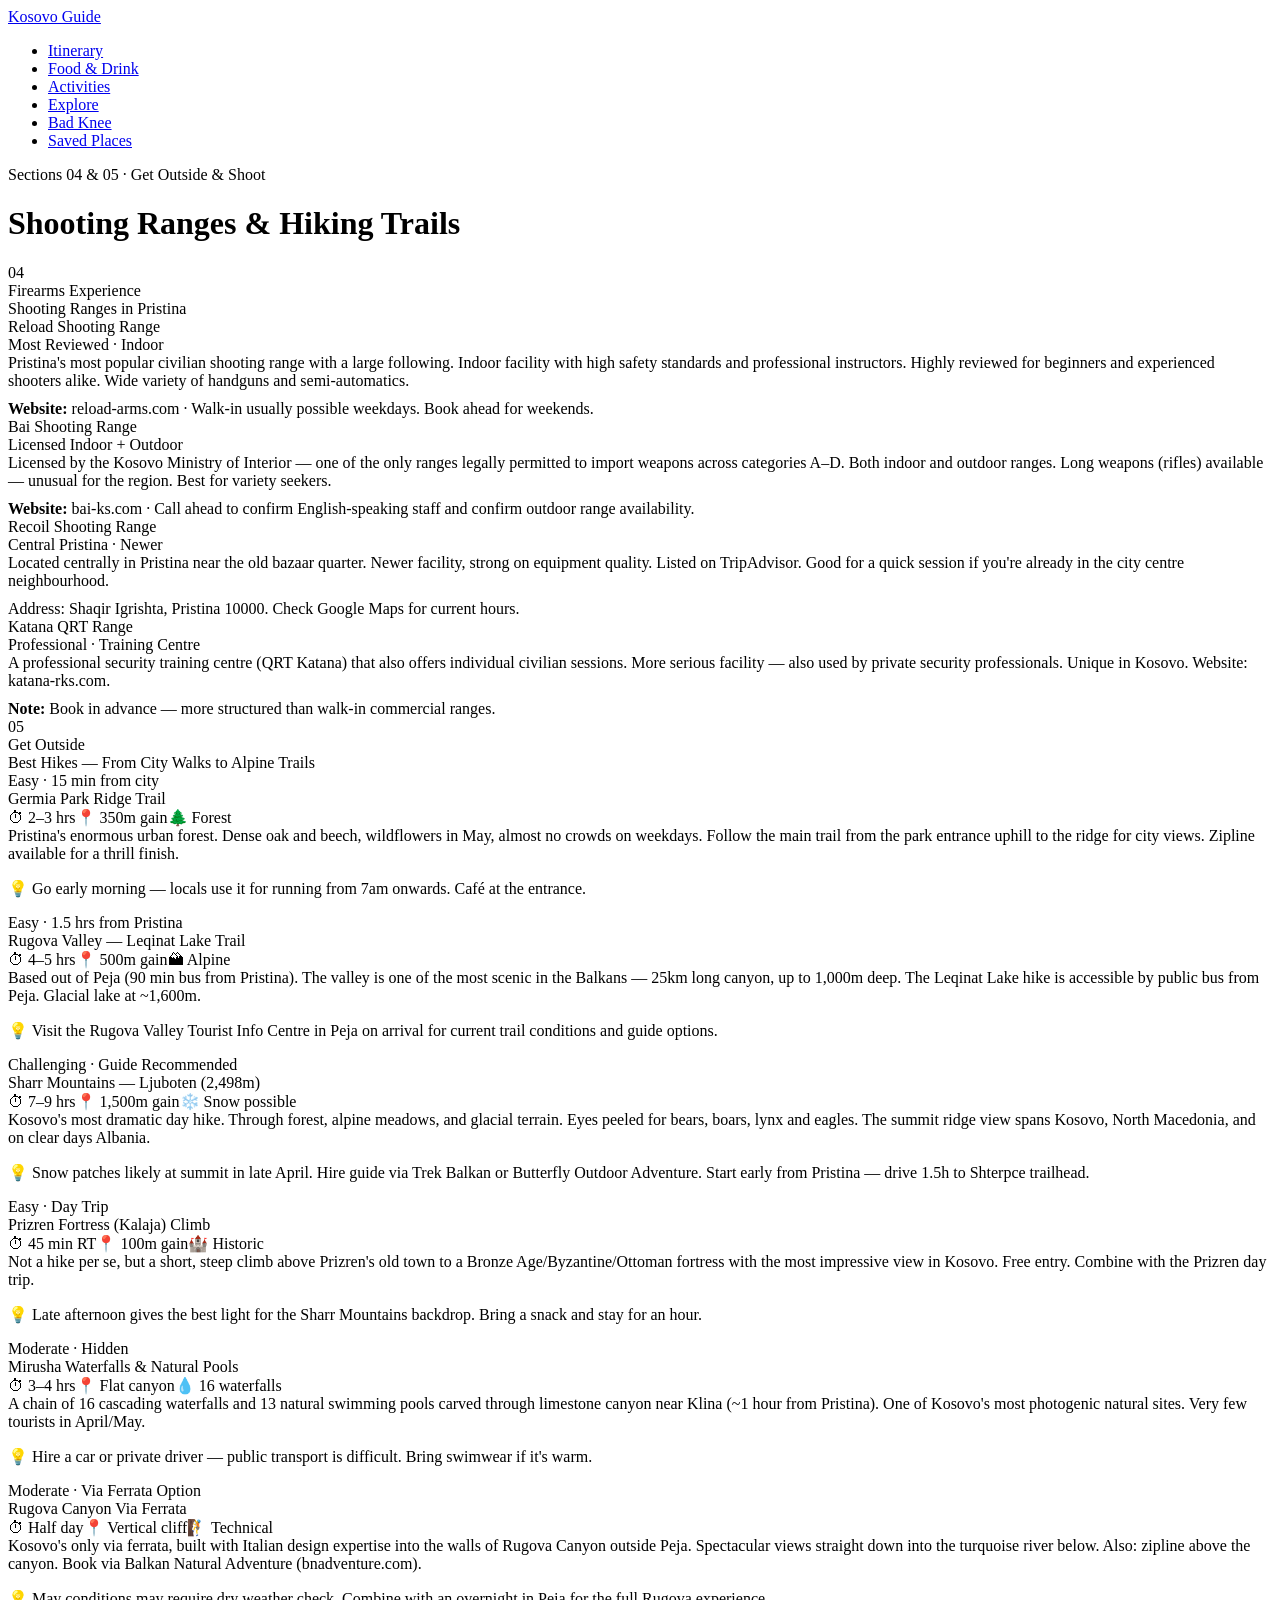
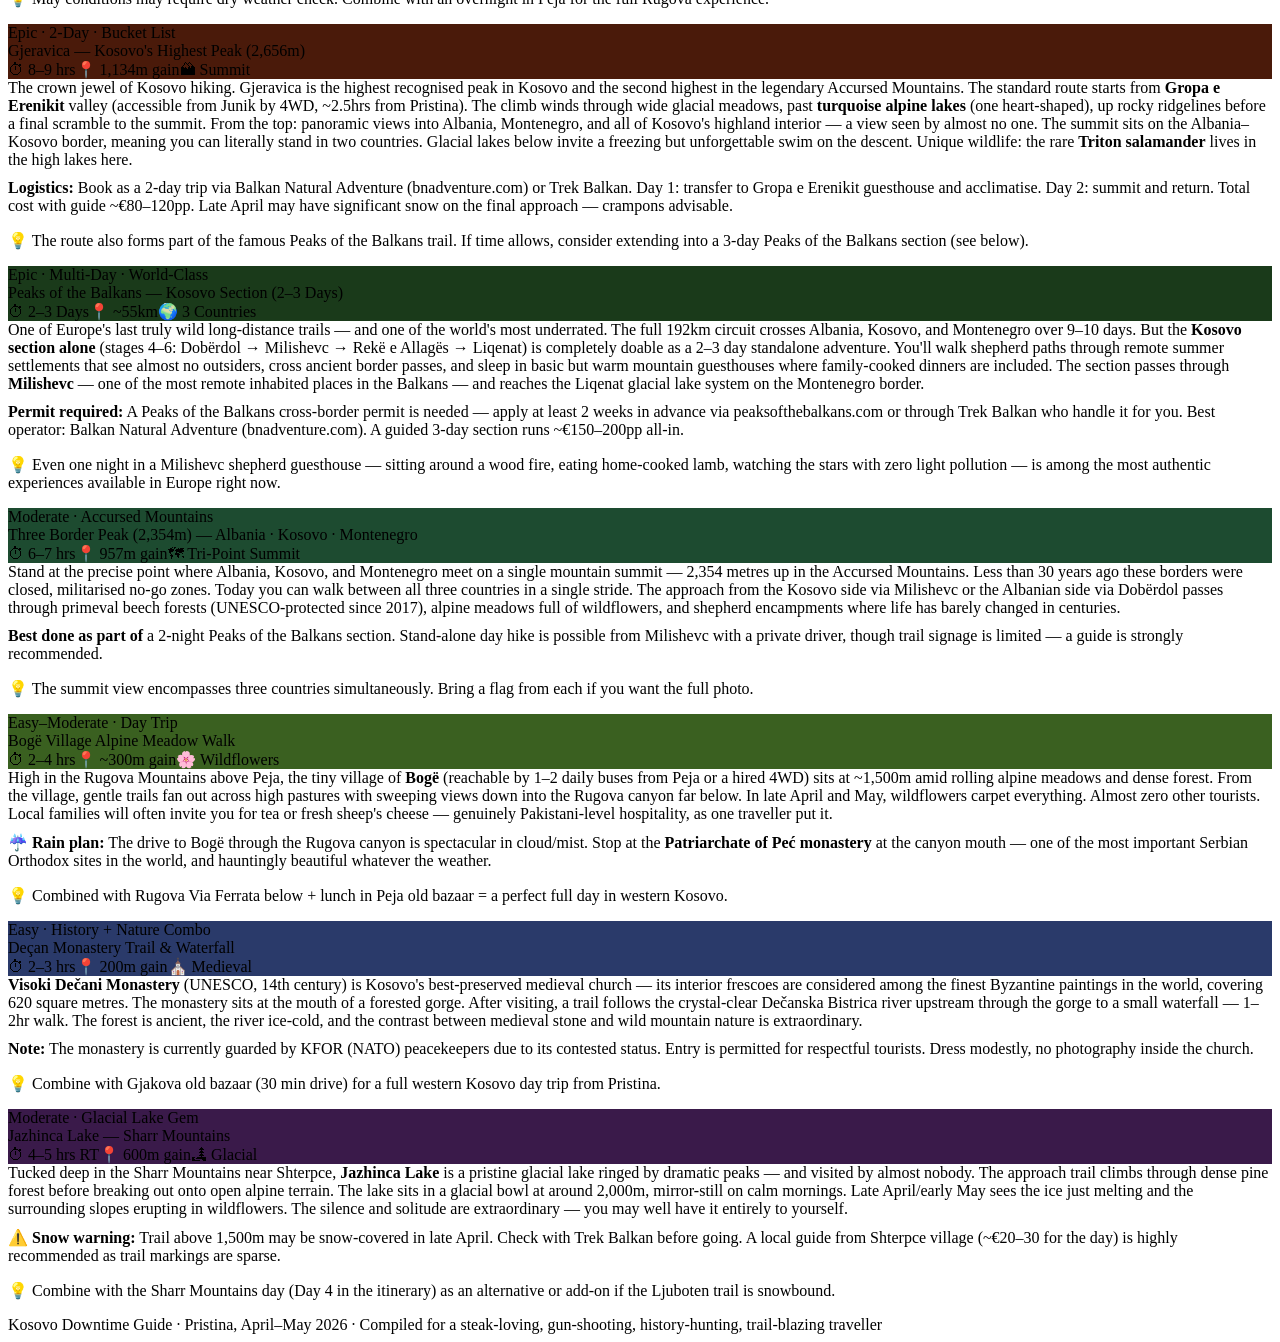
==== kos-trip/activities.html @ 869a8394 "Add files via upload" ====
<!DOCTYPE html>
<html lang="en">
<head>
  <meta charset="UTF-8">
  <meta name="viewport" content="width=device-width, initial-scale=1.0">
  <title>Activities — Kosovo Downtime Guide</title>
  <link href="https://fonts.googleapis.com/css2?family=Playfair+Display:wght@400;700;900&family=IBM+Plex+Mono:wght@400;600&family=Lato:wght@300;400;700&display=swap" rel="stylesheet">
  <link rel="stylesheet" href="css/style.css">
</head>
<body>

<nav class="site-nav" aria-label="Site navigation">
  <div class="site-nav-inner">
    <a href="index.html" class="nav-brand">Kosovo Guide</a>
    <ul class="nav-links">
      <li><a href="itinerary.html">Itinerary</a></li>
      <li><a href="food.html">Food &amp; Drink</a></li>
      <li><a href="activities.html" class="active">Activities</a></li>
      <li><a href="explore.html">Explore</a></li>
      <li><a href="contingency.html">Bad Knee</a></li>
      <li><a href="saved-places.html">Saved Places</a></li>
    </ul>
  </div>
</nav>

<header class="page-hero">
  <div class="page-hero-inner">
    <p class="page-hero-eyebrow">Sections 04 &amp; 05 · Get Outside &amp; Shoot</p>
    <h1>Shooting Ranges &amp; Hiking Trails</h1>
  </div>
</header>

<main>
<div class="container">

<!-- ══════════════════════════════════════
     SECTION 4: SHOOTING RANGES
══════════════════════════════════════ -->
<div class="section-head">
  <div class="section-number">04</div>
  <div class="section-text">
    <div class="section-tag">Firearms Experience</div>
    <div class="section-title">Shooting Ranges in Pristina</div>
  </div>
</div>

<div class="gun-grid">
  <div class="gun-card">
    <div class="gun-name">Reload Shooting Range</div>
    <div class="gun-sub">Most Reviewed · Indoor</div>
    <div class="gun-body">
      Pristina's most popular civilian shooting range with a large following. Indoor facility with high safety standards and professional instructors. Highly reviewed for beginners and experienced shooters alike. Wide variety of handguns and semi-automatics.
      <div class="callout callout-tip" style="margin-top:10px"><strong>Website:</strong> reload-arms.com · Walk-in usually possible weekdays. Book ahead for weekends.</div>
    </div>
  </div>
  <div class="gun-card">
    <div class="gun-name">Bai Shooting Range</div>
    <div class="gun-sub">Licensed Indoor + Outdoor</div>
    <div class="gun-body">
      Licensed by the Kosovo Ministry of Interior — one of the only ranges legally permitted to import weapons across categories A–D. Both indoor and outdoor ranges. Long weapons (rifles) available — unusual for the region. Best for variety seekers.
      <div class="callout callout-tip" style="margin-top:10px"><strong>Website:</strong> bai-ks.com · Call ahead to confirm English-speaking staff and confirm outdoor range availability.</div>
    </div>
  </div>
  <div class="gun-card">
    <div class="gun-name">Recoil Shooting Range</div>
    <div class="gun-sub">Central Pristina · Newer</div>
    <div class="gun-body">
      Located centrally in Pristina near the old bazaar quarter. Newer facility, strong on equipment quality. Listed on TripAdvisor. Good for a quick session if you're already in the city centre neighbourhood.
      <div class="callout callout-tip" style="margin-top:10px">Address: Shaqir Igrishta, Pristina 10000. Check Google Maps for current hours.</div>
    </div>
  </div>
  <div class="gun-card">
    <div class="gun-name">Katana QRT Range</div>
    <div class="gun-sub">Professional · Training Centre</div>
    <div class="gun-body">
      A professional security training centre (QRT Katana) that also offers individual civilian sessions. More serious facility — also used by private security professionals. Unique in Kosovo. Website: katana-rks.com.
      <div class="callout callout-warn" style="margin-top:10px"><strong>Note:</strong> Book in advance — more structured than walk-in commercial ranges.</div>
    </div>
  </div>
</div>


<!-- ══════════════════════════════════════
     SECTION 5: HIKES
══════════════════════════════════════ -->
<div class="section-head">
  <div class="section-number">05</div>
  <div class="section-text">
    <div class="section-tag">Get Outside</div>
    <div class="section-title">Best Hikes — From City Walks to Alpine Trails</div>
  </div>
</div>

<div class="hike-grid">
  <div class="hike-card">
    <div class="hike-header">
      <div class="hike-diff">Easy · 15 min from city</div>
      <div class="hike-name">Germia Park Ridge Trail</div>
      <div class="hike-stats"><span>⏱ 2–3 hrs</span><span>📍 350m gain</span><span>🌲 Forest</span></div>
    </div>
    <div class="hike-body">
      Pristina's enormous urban forest. Dense oak and beech, wildflowers in May, almost no crowds on weekdays. Follow the main trail from the park entrance uphill to the ridge for city views. Zipline available for a thrill finish.
      <p class="hike-tip">💡 Go early morning — locals use it for running from 7am onwards. Café at the entrance.</p>
    </div>
  </div>

  <div class="hike-card">
    <div class="hike-header">
      <div class="hike-diff">Easy · 1.5 hrs from Pristina</div>
      <div class="hike-name">Rugova Valley — Leqinat Lake Trail</div>
      <div class="hike-stats"><span>⏱ 4–5 hrs</span><span>📍 500m gain</span><span>🏔 Alpine</span></div>
    </div>
    <div class="hike-body">
      Based out of Peja (90 min bus from Pristina). The valley is one of the most scenic in the Balkans — 25km long canyon, up to 1,000m deep. The Leqinat Lake hike is accessible by public bus from Peja. Glacial lake at ~1,600m.
      <p class="hike-tip">💡 Visit the Rugova Valley Tourist Info Centre in Peja on arrival for current trail conditions and guide options.</p>
    </div>
  </div>

  <div class="hike-card">
    <div class="hike-header">
      <div class="hike-diff">Challenging · Guide Recommended</div>
      <div class="hike-name">Sharr Mountains — Ljuboten (2,498m)</div>
      <div class="hike-stats"><span>⏱ 7–9 hrs</span><span>📍 1,500m gain</span><span>❄️ Snow possible</span></div>
    </div>
    <div class="hike-body">
      Kosovo's most dramatic day hike. Through forest, alpine meadows, and glacial terrain. Eyes peeled for bears, boars, lynx and eagles. The summit ridge view spans Kosovo, North Macedonia, and on clear days Albania.
      <p class="hike-tip">💡 Snow patches likely at summit in late April. Hire guide via Trek Balkan or Butterfly Outdoor Adventure. Start early from Pristina — drive 1.5h to Shterpce trailhead.</p>
    </div>
  </div>

  <div class="hike-card">
    <div class="hike-header">
      <div class="hike-diff">Easy · Day Trip</div>
      <div class="hike-name">Prizren Fortress (Kalaja) Climb</div>
      <div class="hike-stats"><span>⏱ 45 min RT</span><span>📍 100m gain</span><span>🏰 Historic</span></div>
    </div>
    <div class="hike-body">
      Not a hike per se, but a short, steep climb above Prizren's old town to a Bronze Age/Byzantine/Ottoman fortress with the most impressive view in Kosovo. Free entry. Combine with the Prizren day trip.
      <p class="hike-tip">💡 Late afternoon gives the best light for the Sharr Mountains backdrop. Bring a snack and stay for an hour.</p>
    </div>
  </div>

  <div class="hike-card">
    <div class="hike-header">
      <div class="hike-diff">Moderate · Hidden</div>
      <div class="hike-name">Mirusha Waterfalls & Natural Pools</div>
      <div class="hike-stats"><span>⏱ 3–4 hrs</span><span>📍 Flat canyon</span><span>💧 16 waterfalls</span></div>
    </div>
    <div class="hike-body">
      A chain of 16 cascading waterfalls and 13 natural swimming pools carved through limestone canyon near Klina (~1 hour from Pristina). One of Kosovo's most photogenic natural sites. Very few tourists in April/May.
      <p class="hike-tip">💡 Hire a car or private driver — public transport is difficult. Bring swimwear if it's warm.</p>
    </div>
  </div>

  <div class="hike-card">
    <div class="hike-header">
      <div class="hike-diff">Moderate · Via Ferrata Option</div>
      <div class="hike-name">Rugova Canyon Via Ferrata</div>
      <div class="hike-stats"><span>⏱ Half day</span><span>📍 Vertical cliff</span><span>🧗 Technical</span></div>
    </div>
    <div class="hike-body">
      Kosovo's only via ferrata, built with Italian design expertise into the walls of Rugova Canyon outside Peja. Spectacular views straight down into the turquoise river below. Also: zipline above the canyon. Book via Balkan Natural Adventure (bnadventure.com).
      <p class="hike-tip">💡 May conditions may require dry weather check. Combine with an overnight in Peja for the full Rugova experience.</p>
    </div>
  </div>

  <div class="hike-card">
    <div class="hike-header" style="background: #4a1a0a;">
      <div class="hike-diff">Epic · 2-Day · Bucket List</div>
      <div class="hike-name">Gjeravica — Kosovo's Highest Peak (2,656m)</div>
      <div class="hike-stats"><span>⏱ 8–9 hrs</span><span>📍 1,134m gain</span><span>🏔 Summit</span></div>
    </div>
    <div class="hike-body">
      The crown jewel of Kosovo hiking. Gjeravica is the highest recognised peak in Kosovo and the second highest in the legendary Accursed Mountains. The standard route starts from <strong>Gropa e Erenikit</strong> valley (accessible from Junik by 4WD, ~2.5hrs from Pristina). The climb winds through wide glacial meadows, past <strong>turquoise alpine lakes</strong> (one heart-shaped), up rocky ridgelines before a final scramble to the summit. From the top: panoramic views into Albania, Montenegro, and all of Kosovo's highland interior — a view seen by almost no one. The summit sits on the Albania–Kosovo border, meaning you can literally stand in two countries. Glacial lakes below invite a freezing but unforgettable swim on the descent. Unique wildlife: the rare <strong>Triton salamander</strong> lives in the high lakes here.
      <div class="callout callout-tip" style="margin-top:10px"><strong>Logistics:</strong> Book as a 2-day trip via Balkan Natural Adventure (bnadventure.com) or Trek Balkan. Day 1: transfer to Gropa e Erenikit guesthouse and acclimatise. Day 2: summit and return. Total cost with guide ~€80–120pp. Late April may have significant snow on the final approach — crampons advisable.</div>
      <p class="hike-tip">💡 The route also forms part of the famous Peaks of the Balkans trail. If time allows, consider extending into a 3-day Peaks of the Balkans section (see below).</p>
    </div>
  </div>

  <div class="hike-card">
    <div class="hike-header" style="background: #1a3a1a;">
      <div class="hike-diff">Epic · Multi-Day · World-Class</div>
      <div class="hike-name">Peaks of the Balkans — Kosovo Section (2–3 Days)</div>
      <div class="hike-stats"><span>⏱ 2–3 Days</span><span>📍 ~55km</span><span>🌍 3 Countries</span></div>
    </div>
    <div class="hike-body">
      One of Europe's last truly wild long-distance trails — and one of the world's most underrated. The full 192km circuit crosses Albania, Kosovo, and Montenegro over 9–10 days. But the <strong>Kosovo section alone</strong> (stages 4–6: Dobërdol → Milishevc → Rekë e Allagës → Liqenat) is completely doable as a 2–3 day standalone adventure. You'll walk shepherd paths through remote summer settlements that see almost no outsiders, cross ancient border passes, and sleep in basic but warm mountain guesthouses where family-cooked dinners are included. The section passes through <strong>Milishevc</strong> — one of the most remote inhabited places in the Balkans — and reaches the Liqenat glacial lake system on the Montenegro border.
      <div class="callout callout-tip" style="margin-top:10px"><strong>Permit required:</strong> A Peaks of the Balkans cross-border permit is needed — apply at least 2 weeks in advance via peaksofthebalkans.com or through Trek Balkan who handle it for you. Best operator: Balkan Natural Adventure (bnadventure.com). A guided 3-day section runs ~€150–200pp all-in.</div>
      <p class="hike-tip">💡 Even one night in a Milishevc shepherd guesthouse — sitting around a wood fire, eating home-cooked lamb, watching the stars with zero light pollution — is among the most authentic experiences available in Europe right now.</p>
    </div>
  </div>

  <div class="hike-card">
    <div class="hike-header" style="background: #1d4b30;">
      <div class="hike-diff">Moderate · Accursed Mountains</div>
      <div class="hike-name">Three Border Peak (2,354m) — Albania · Kosovo · Montenegro</div>
      <div class="hike-stats"><span>⏱ 6–7 hrs</span><span>📍 957m gain</span><span>🗺 Tri-Point Summit</span></div>
    </div>
    <div class="hike-body">
      Stand at the precise point where Albania, Kosovo, and Montenegro meet on a single mountain summit — 2,354 metres up in the Accursed Mountains. Less than 30 years ago these borders were closed, militarised no-go zones. Today you can walk between all three countries in a single stride. The approach from the Kosovo side via Milishevc or the Albanian side via Dobërdol passes through primeval beech forests (UNESCO-protected since 2017), alpine meadows full of wildflowers, and shepherd encampments where life has barely changed in centuries.
      <div class="callout callout-tip" style="margin-top:10px"><strong>Best done as part of</strong> a 2-night Peaks of the Balkans section. Stand-alone day hike is possible from Milishevc with a private driver, though trail signage is limited — a guide is strongly recommended.</div>
      <p class="hike-tip">💡 The summit view encompasses three countries simultaneously. Bring a flag from each if you want the full photo.</p>
    </div>
  </div>

  <div class="hike-card">
    <div class="hike-header" style="background: #3a6020;">
      <div class="hike-diff">Easy–Moderate · Day Trip</div>
      <div class="hike-name">Bogë Village Alpine Meadow Walk</div>
      <div class="hike-stats"><span>⏱ 2–4 hrs</span><span>📍 ~300m gain</span><span>🌸 Wildflowers</span></div>
    </div>
    <div class="hike-body">
      High in the Rugova Mountains above Peja, the tiny village of <strong>Bogë</strong> (reachable by 1–2 daily buses from Peja or a hired 4WD) sits at ~1,500m amid rolling alpine meadows and dense forest. From the village, gentle trails fan out across high pastures with sweeping views down into the Rugova canyon far below. In late April and May, wildflowers carpet everything. Almost zero other tourists. Local families will often invite you for tea or fresh sheep's cheese — genuinely Pakistani-level hospitality, as one traveller put it.
      <div class="callout callout-rain" style="margin-top:10px">☔ <strong>Rain plan:</strong> The drive to Bogë through the Rugova canyon is spectacular in cloud/mist. Stop at the <strong>Patriarchate of Peć monastery</strong> at the canyon mouth — one of the most important Serbian Orthodox sites in the world, and hauntingly beautiful whatever the weather.</div>
      <p class="hike-tip">💡 Combined with Rugova Via Ferrata below + lunch in Peja old bazaar = a perfect full day in western Kosovo.</p>
    </div>
  </div>

  <div class="hike-card">
    <div class="hike-header" style="background: #2a3a6a;">
      <div class="hike-diff">Easy · History + Nature Combo</div>
      <div class="hike-name">Deçan Monastery Trail & Waterfall</div>
      <div class="hike-stats"><span>⏱ 2–3 hrs</span><span>📍 200m gain</span><span>⛪ Medieval</span></div>
    </div>
    <div class="hike-body">
      <strong>Visoki Dečani Monastery</strong> (UNESCO, 14th century) is Kosovo's best-preserved medieval church — its interior frescoes are considered among the finest Byzantine paintings in the world, covering 620 square metres. The monastery sits at the mouth of a forested gorge. After visiting, a trail follows the crystal-clear Dečanska Bistrica river upstream through the gorge to a small waterfall — 1–2hr walk. The forest is ancient, the river ice-cold, and the contrast between medieval stone and wild mountain nature is extraordinary.
      <div class="callout callout-tip" style="margin-top:10px"><strong>Note:</strong> The monastery is currently guarded by KFOR (NATO) peacekeepers due to its contested status. Entry is permitted for respectful tourists. Dress modestly, no photography inside the church.</div>
      <p class="hike-tip">💡 Combine with Gjakova old bazaar (30 min drive) for a full western Kosovo day trip from Pristina.</p>
    </div>
  </div>

  <div class="hike-card">
    <div class="hike-header" style="background: #3a1a4a;">
      <div class="hike-diff">Moderate · Glacial Lake Gem</div>
      <div class="hike-name">Jazhinca Lake — Sharr Mountains</div>
      <div class="hike-stats"><span>⏱ 4–5 hrs RT</span><span>📍 600m gain</span><span>🏞 Glacial</span></div>
    </div>
    <div class="hike-body">
      Tucked deep in the Sharr Mountains near Shterpce, <strong>Jazhinca Lake</strong> is a pristine glacial lake ringed by dramatic peaks — and visited by almost nobody. The approach trail climbs through dense pine forest before breaking out onto open alpine terrain. The lake sits in a glacial bowl at around 2,000m, mirror-still on calm mornings. Late April/early May sees the ice just melting and the surrounding slopes erupting in wildflowers. The silence and solitude are extraordinary — you may well have it entirely to yourself.
      <div class="callout callout-warn" style="margin-top:10px"><strong>⚠️ Snow warning:</strong> Trail above 1,500m may be snow-covered in late April. Check with Trek Balkan before going. A local guide from Shterpce village (~€20–30 for the day) is highly recommended as trail markings are sparse.</div>
      <p class="hike-tip">💡 Combine with the Sharr Mountains day (Day 4 in the itinerary) as an alternative or add-on if the Ljuboten trail is snowbound.</p>
    </div>
  </div>

</div>
</div><!-- end container -->
</main>

<footer>Kosovo Downtime Guide · Pristina, April–May 2026 · Compiled for a steak-loving, gun-shooting, history-hunting, trail-blazing traveller</footer>
</body>
</html>
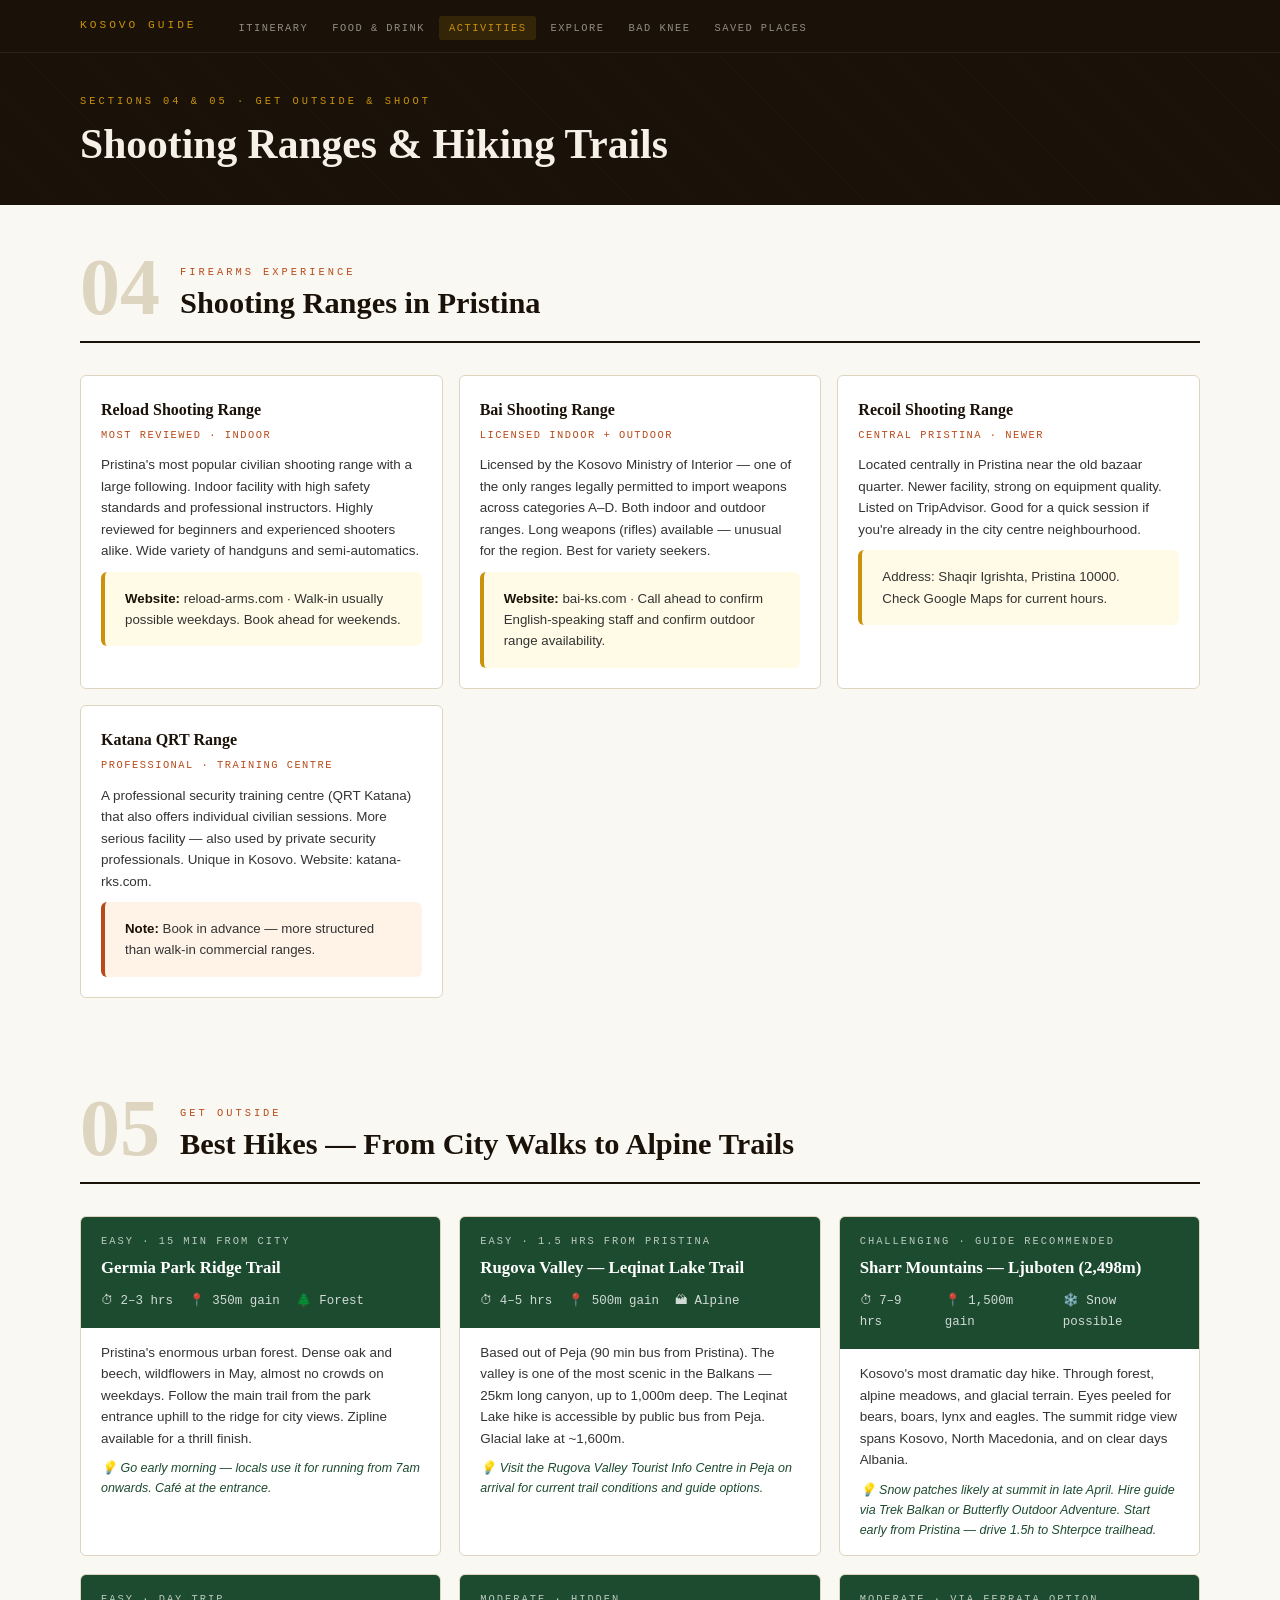
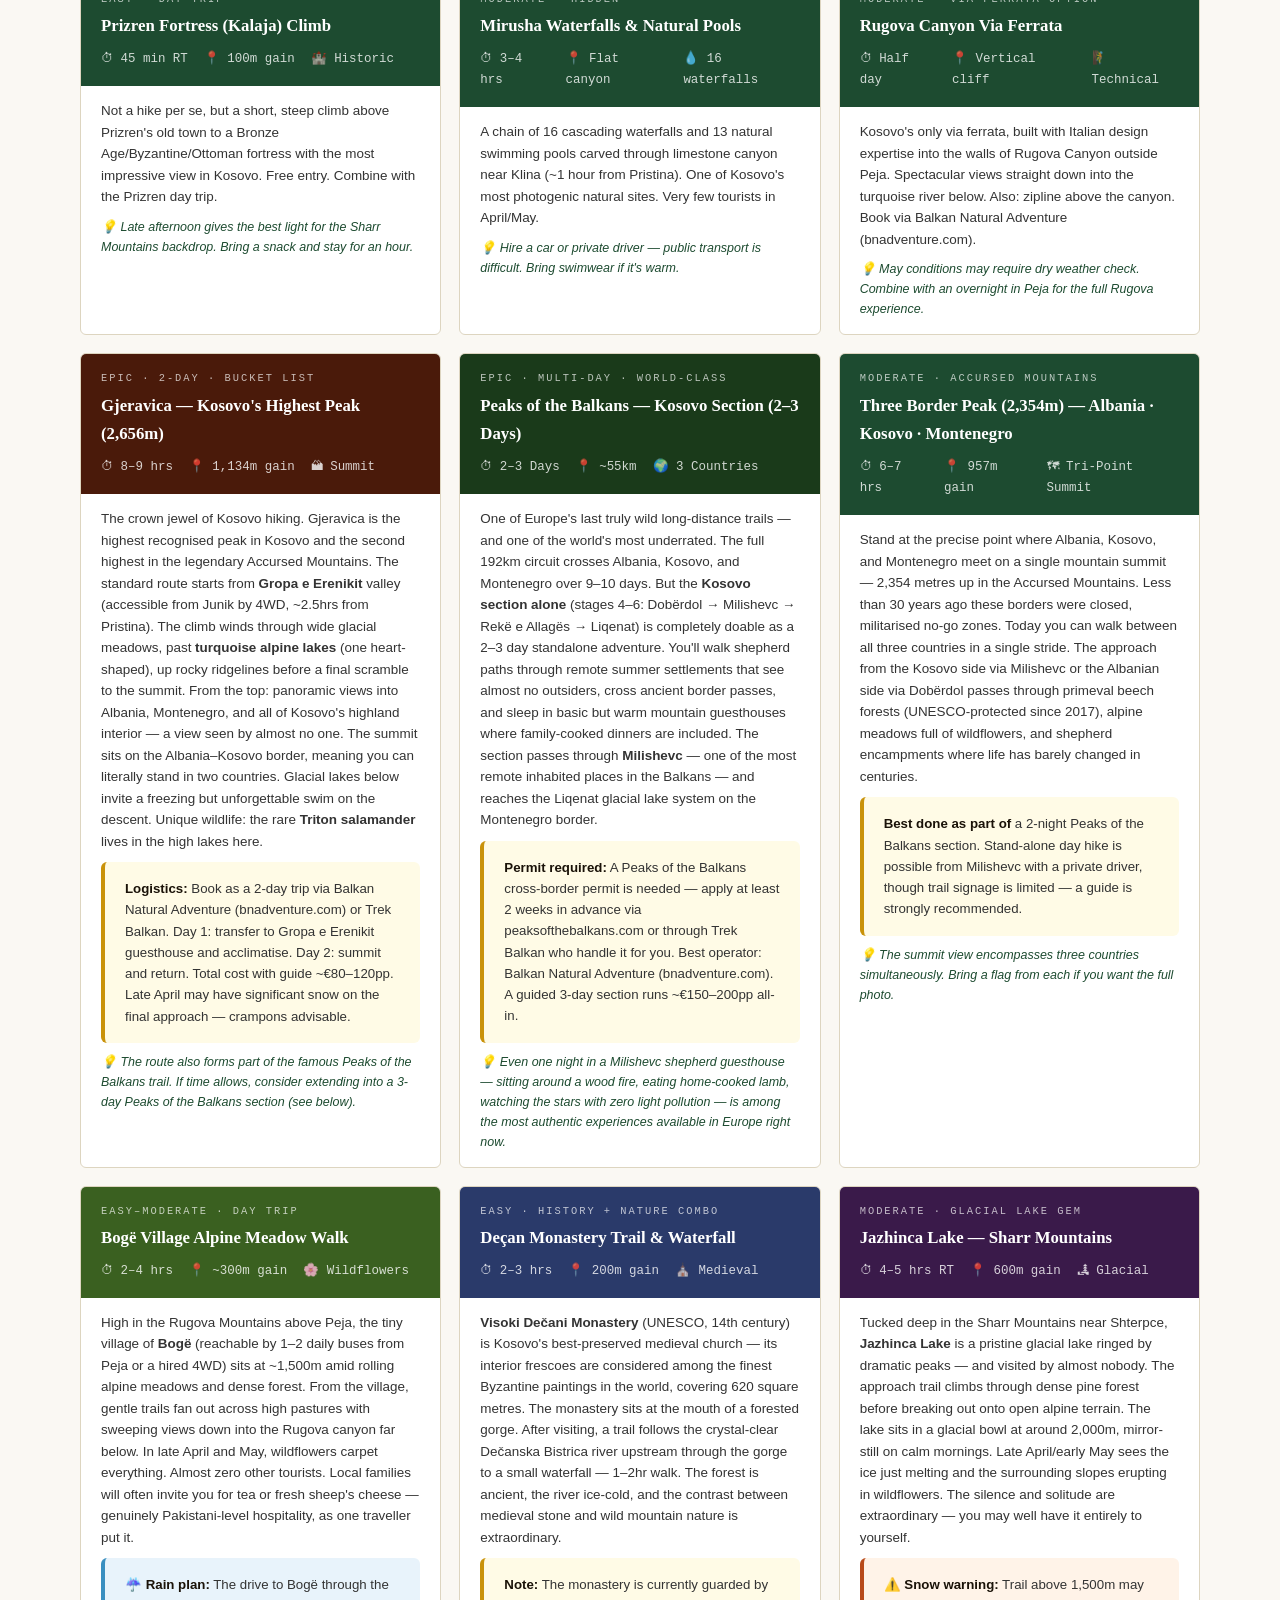
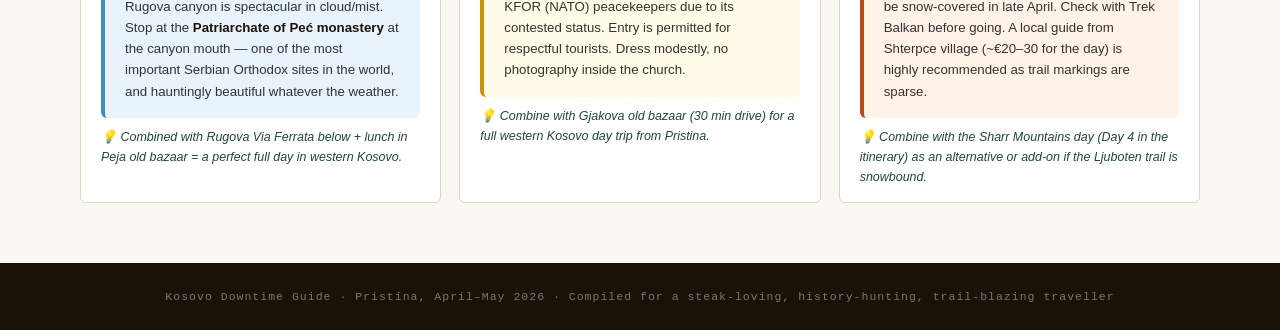
==== commit 952136e6: "guns removed from the footer" ====
--- a/kos-trip/activities.html
+++ b/kos-trip/activities.html
@@ -246,6 +246,6 @@
 </div><!-- end container -->
 </main>
 
-<footer>Kosovo Downtime Guide · Pristina, April–May 2026 · Compiled for a steak-loving, gun-shooting, history-hunting, trail-blazing traveller</footer>
+<footer>Kosovo Downtime Guide · Pristina, April–May 2026 · Compiled for a steak-loving, history-hunting, trail-blazing traveller</footer>
 </body>
 </html>
--- a/kos-trip/css/style.css
+++ b/kos-trip/css/style.css
@@ -0,0 +1,715 @@
+/* ════════════════════════════════════════════════════════════
+   Kosovo Downtime Guide — Global Stylesheet
+   Shared across all pages. Page-specific overrides live
+   in <style> blocks on each HTML file (kept minimal).
+   ════════════════════════════════════════════════════════════ */
+
+/* ─── CUSTOM PROPERTIES ─── */
+:root {
+  --ink:    #1a1208;
+  --cream:  #f5f0e8;
+  --gold:   #c9920a;
+  --rust:   #b84a1a;
+  --forest: #1d4b30;
+  --smoke:  #8a8070;
+  --pale:   #faf8f3;
+  --border: #ddd5c0;
+}
+
+/* ─── RESET ─── */
+*, *::before, *::after { box-sizing: border-box; margin: 0; padding: 0; }
+img { display: block; max-width: 100%; }
+
+/* ─── BASE ─── */
+body {
+  background: var(--pale);
+  color: var(--ink);
+  font-family: 'Lato', sans-serif;
+  font-weight: 300;
+  line-height: 1.7;
+}
+
+/* ─── SITE NAVIGATION ─── */
+.site-nav {
+  background: var(--ink);
+  position: sticky;
+  top: 0;
+  z-index: 100;
+  border-bottom: 1px solid rgba(255,255,255,0.07);
+}
+.site-nav-inner {
+  max-width: 1200px;
+  margin: 0 auto;
+  padding: 0 40px;
+  display: flex;
+  align-items: center;
+  gap: 32px;
+  height: 52px;
+}
+.nav-brand {
+  font-family: 'IBM Plex Mono', monospace;
+  font-size: 0.7rem;
+  letter-spacing: 3px;
+  text-transform: uppercase;
+  color: var(--gold);
+  text-decoration: none;
+  white-space: nowrap;
+  flex-shrink: 0;
+}
+.nav-links {
+  list-style: none;
+  display: flex;
+  align-items: center;
+  gap: 4px;
+  flex-wrap: wrap;
+  overflow: hidden;
+}
+.nav-links a {
+  font-family: 'IBM Plex Mono', monospace;
+  font-size: 0.65rem;
+  letter-spacing: 1.5px;
+  text-transform: uppercase;
+  color: rgba(245,240,232,0.55);
+  text-decoration: none;
+  padding: 6px 10px;
+  border-radius: 3px;
+  transition: background 0.15s, color 0.15s;
+  white-space: nowrap;
+}
+.nav-links a:hover,
+.nav-links a.active {
+  background: rgba(201,146,10,0.15);
+  color: var(--gold);
+}
+
+/* ─── MASTHEAD (home page only) ─── */
+.masthead {
+  background: var(--ink);
+  color: var(--cream);
+  padding: 0;
+  position: relative;
+  overflow: hidden;
+}
+.masthead::before {
+  content: '';
+  position: absolute;
+  inset: 0;
+  background: repeating-linear-gradient(
+    45deg,
+    transparent,
+    transparent 40px,
+    rgba(201,146,10,0.04) 40px,
+    rgba(201,146,10,0.04) 41px
+  );
+}
+.masthead-inner {
+  max-width: 1200px;
+  margin: 0 auto;
+  padding: 60px 40px 50px;
+  position: relative;
+  z-index: 1;
+}
+.masthead-eyebrow {
+  font-family: 'IBM Plex Mono', monospace;
+  font-size: 0.72rem;
+  letter-spacing: 4px;
+  text-transform: uppercase;
+  color: var(--gold);
+  margin-bottom: 16px;
+}
+.masthead h1 {
+  font-family: 'Playfair Display', serif;
+  font-size: clamp(2.4rem, 5vw, 4.2rem);
+  font-weight: 900;
+  line-height: 1.1;
+  margin-bottom: 20px;
+}
+.masthead h1 em {
+  font-style: italic;
+  color: var(--gold);
+}
+.masthead-tagline {
+  opacity: 0.7;
+  max-width: 600px;
+  font-size: 0.93rem;
+  margin-top: 14px;
+}
+.masthead-meta {
+  display: flex;
+  flex-wrap: wrap;
+  gap: 24px;
+  margin-top: 30px;
+  padding-top: 24px;
+  border-top: 1px solid rgba(255,255,255,0.12);
+}
+.meta-item { display: flex; flex-direction: column; gap: 2px; }
+.meta-label {
+  font-family: 'IBM Plex Mono', monospace;
+  font-size: 0.65rem;
+  letter-spacing: 2px;
+  text-transform: uppercase;
+  color: rgba(245,240,232,0.45);
+}
+.meta-value { font-size: 0.88rem; color: var(--cream); font-weight: 400; }
+
+/* ─── PAGE HERO (inner pages) ─── */
+.page-hero {
+  background: var(--ink);
+  color: var(--cream);
+  padding: 0;
+  position: relative;
+  overflow: hidden;
+}
+.page-hero::before {
+  content: '';
+  position: absolute;
+  inset: 0;
+  background: repeating-linear-gradient(
+    45deg, transparent, transparent 40px,
+    rgba(201,146,10,0.03) 40px, rgba(201,146,10,0.03) 41px
+  );
+}
+.page-hero-inner {
+  max-width: 1200px;
+  margin: 0 auto;
+  padding: 40px 40px 36px;
+  position: relative;
+  z-index: 1;
+}
+.page-hero-eyebrow {
+  font-family: 'IBM Plex Mono', monospace;
+  font-size: 0.65rem;
+  letter-spacing: 3px;
+  text-transform: uppercase;
+  color: var(--gold);
+  margin-bottom: 10px;
+}
+.page-hero h1 {
+  font-family: 'Playfair Display', serif;
+  font-size: clamp(1.6rem, 3.5vw, 2.6rem);
+  font-weight: 700;
+  line-height: 1.15;
+}
+
+/* ─── WEATHER BANNER ─── */
+.weather-strip {
+  background: linear-gradient(135deg, var(--forest) 0%, #2d6b47 100%);
+  color: white;
+}
+.weather-strip-inner {
+  max-width: 1200px;
+  margin: 0 auto;
+  padding: 28px 40px;
+  display: grid;
+  grid-template-columns: auto 1fr;
+  gap: 32px;
+  align-items: start;
+}
+.weather-icon { font-size: 3rem; }
+.weather-title {
+  font-family: 'IBM Plex Mono', monospace;
+  font-size: 0.7rem;
+  letter-spacing: 3px;
+  text-transform: uppercase;
+  opacity: 0.65;
+  margin-bottom: 8px;
+}
+.weather-heading {
+  font-family: 'Playfair Display', serif;
+  font-size: 1.3rem;
+  font-weight: 700;
+  margin-bottom: 8px;
+}
+.weather-stats {
+  display: flex;
+  flex-wrap: wrap;
+  gap: 28px;
+  margin-top: 12px;
+}
+.w-stat strong {
+  display: block;
+  font-family: 'Playfair Display', serif;
+  font-size: 1.4rem;
+  font-weight: 700;
+  line-height: 1;
+}
+.w-stat span {
+  font-size: 0.75rem;
+  opacity: 0.65;
+  font-family: 'IBM Plex Mono', monospace;
+}
+.weather-tip {
+  margin-top: 12px;
+  font-size: 0.83rem;
+  opacity: 0.85;
+  font-style: italic;
+}
+
+/* ─── CONTAINER ─── */
+.container { max-width: 1200px; margin: 0 auto; padding: 0 40px; }
+
+/* ─── SECTION HEADERS ─── */
+.section-head {
+  display: flex;
+  align-items: flex-end;
+  gap: 20px;
+  padding: 48px 0 20px;
+  border-bottom: 2px solid var(--ink);
+  margin-bottom: 32px;
+}
+.section-number {
+  font-family: 'Playfair Display', serif;
+  font-size: 5rem;
+  font-weight: 900;
+  line-height: 0.85;
+  color: var(--border);
+}
+.section-tag {
+  font-family: 'IBM Plex Mono', monospace;
+  font-size: 0.65rem;
+  letter-spacing: 3px;
+  text-transform: uppercase;
+  color: var(--rust);
+  margin-bottom: 4px;
+}
+.section-title {
+  font-family: 'Playfair Display', serif;
+  font-size: 1.9rem;
+  font-weight: 700;
+  line-height: 1.15;
+}
+
+/* Sub-section headers (A, B, C within bad knee plan) */
+.sub-section-head {
+  display: flex;
+  align-items: flex-end;
+  gap: 20px;
+  padding-top: 0;
+  margin-top: 0;
+  padding-bottom: 16px;
+  border-bottom: 2px solid var(--ink);
+  margin-bottom: 28px;
+}
+.sub-section-number {
+  font-family: 'Playfair Display', serif;
+  font-size: 3rem;
+  font-weight: 900;
+  line-height: 0.85;
+  color: var(--border);
+}
+.sub-section-title {
+  font-family: 'Playfair Display', serif;
+  font-size: 1.4rem;
+  font-weight: 700;
+  line-height: 1.15;
+}
+
+/* ─── DAY CARDS ─── */
+.days-grid { margin-bottom: 56px; }
+.day-card {
+  border: 1px solid var(--border);
+  background: white;
+  display: grid;
+  grid-template-columns: 80px 1fr;
+  margin-bottom: -1px;
+}
+.day-card:first-child { border-radius: 6px 6px 0 0; }
+.day-card:last-child  { border-radius: 0 0 6px 6px; margin-bottom: 0; }
+.day-sidebar {
+  background: var(--ink);
+  color: var(--cream);
+  display: flex;
+  flex-direction: column;
+  align-items: center;
+  justify-content: center;
+  padding: 24px 12px;
+  writing-mode: vertical-rl;
+  text-align: center;
+}
+.day-label {
+  font-family: 'IBM Plex Mono', monospace;
+  font-size: 0.65rem;
+  letter-spacing: 3px;
+  text-transform: uppercase;
+  color: rgba(245,240,232,0.5);
+  margin-bottom: 8px;
+  writing-mode: vertical-rl;
+}
+.day-num {
+  font-family: 'Playfair Display', serif;
+  font-size: 1.8rem;
+  font-weight: 900;
+  writing-mode: vertical-rl;
+  color: var(--gold);
+}
+.day-content { padding: 24px 28px; }
+.day-theme {
+  font-family: 'Playfair Display', serif;
+  font-size: 1.25rem;
+  font-weight: 700;
+  margin-bottom: 16px;
+  color: var(--ink);
+}
+.day-theme .theme-type {
+  font-family: 'IBM Plex Mono', monospace;
+  font-size: 0.65rem;
+  letter-spacing: 2px;
+  text-transform: uppercase;
+  color: var(--rust);
+  display: block;
+  margin-bottom: 4px;
+  font-weight: 400;
+}
+
+/* ─── TIMELINE ─── */
+.timeline { display: flex; flex-direction: column; }
+.t-item {
+  display: grid;
+  grid-template-columns: 70px 1fr;
+  border-left: 2px solid var(--border);
+  margin-left: 35px;
+}
+.t-item:last-child { border-left: 2px solid transparent; }
+.t-time {
+  font-family: 'IBM Plex Mono', monospace;
+  font-size: 0.7rem;
+  color: var(--smoke);
+  padding: 4px 0 18px;
+  margin-left: -36px;
+  position: relative;
+}
+.t-time::before {
+  content: '';
+  width: 8px;
+  height: 8px;
+  background: var(--gold);
+  border-radius: 50%;
+  position: absolute;
+  right: -5px;
+  top: 7px;
+  border: 2px solid white;
+  box-shadow: 0 0 0 2px var(--gold);
+}
+.t-body { padding: 2px 0 18px 16px; }
+.t-title { font-weight: 700; font-size: 0.92rem; margin-bottom: 3px; color: var(--ink); }
+.t-desc  { font-size: 0.84rem; color: #444; line-height: 1.55; }
+
+/* ─── TAGS ─── */
+.tags-row { display: flex; flex-wrap: wrap; gap: 6px; margin-top: 6px; }
+.tag {
+  font-family: 'IBM Plex Mono', monospace;
+  font-size: 0.65rem;
+  letter-spacing: 1px;
+  text-transform: uppercase;
+  padding: 2px 8px;
+  border-radius: 3px;
+  font-weight: 600;
+}
+.tag-food    { background: #fff0d4; color: #7a4800; border: 1px solid #e8c87a; }
+.tag-history { background: #e8f0e4; color: #244a1e; border: 1px solid #a8cc9a; }
+.tag-hike    { background: #e2f0f5; color: #1a4a5e; border: 1px solid #88bbd0; }
+.tag-gun     { background: #f5e8e4; color: #6a2010; border: 1px solid #d4908a; }
+.tag-local   { background: #f0eaf5; color: #42206a; border: 1px solid #c0a0d8; }
+.tag-gem     { background: #fdf0d0; color: #5a4000; border: 1px solid #d8b860; }
+
+/* ─── CALLOUT BOXES ─── */
+.callout {
+  border-radius: 6px;
+  padding: 16px 20px;
+  margin-top: 12px;
+  font-size: 0.83rem;
+  line-height: 1.6;
+}
+.callout-tip  { background: #fffbe6; border-left: 4px solid var(--gold); }
+.callout-rain { background: #e8f3fb; border-left: 4px solid #3a8fc0; }
+.callout-res  { background: #f5f0fa; border-left: 4px solid #8060b0; }
+.callout-warn { background: #fff3e8; border-left: 4px solid var(--rust); }
+.callout strong { font-weight: 700; color: var(--ink); }
+
+/* ─── RESTAURANT CARDS ─── */
+.rest-grid {
+  display: grid;
+  grid-template-columns: repeat(auto-fill, minmax(300px, 1fr));
+  gap: 18px;
+  margin-bottom: 48px;
+}
+.rest-card {
+  background: white;
+  border: 1px solid var(--border);
+  border-radius: 6px;
+  overflow: hidden;
+  transition: transform 0.15s, box-shadow 0.15s;
+}
+.rest-card:hover { transform: translateY(-2px); box-shadow: 0 8px 24px rgba(26,18,8,0.09); }
+.rest-header {
+  padding: 16px 20px;
+  border-bottom: 1px solid var(--border);
+  display: flex;
+  align-items: flex-start;
+  justify-content: space-between;
+  gap: 12px;
+}
+.rest-name {
+  font-family: 'Playfair Display', serif;
+  font-size: 1.05rem;
+  font-weight: 700;
+  margin-bottom: 2px;
+}
+.rest-type {
+  font-family: 'IBM Plex Mono', monospace;
+  font-size: 0.65rem;
+  color: var(--rust);
+  letter-spacing: 1.5px;
+  text-transform: uppercase;
+}
+.rest-price {
+  font-family: 'IBM Plex Mono', monospace;
+  font-size: 0.75rem;
+  color: var(--forest);
+  font-weight: 600;
+  white-space: nowrap;
+}
+.rest-body { padding: 14px 20px; font-size: 0.84rem; line-height: 1.6; color: #333; }
+.rest-must {
+  margin-top: 10px;
+  font-size: 0.8rem;
+  background: #f7f3ee;
+  border-radius: 4px;
+  padding: 8px 12px;
+}
+.rest-must strong { color: var(--ink); }
+
+/* ─── GUN / ACTIVITY CARDS ─── */
+.gun-grid {
+  display: grid;
+  grid-template-columns: repeat(auto-fill, minmax(280px, 1fr));
+  gap: 16px;
+  margin-bottom: 48px;
+}
+.gun-card {
+  background: white;
+  border: 1px solid var(--border);
+  border-radius: 6px;
+  padding: 20px;
+}
+.gun-name { font-family: 'Playfair Display', serif; font-size: 1rem; font-weight: 700; margin-bottom: 4px; }
+.gun-sub {
+  font-family: 'IBM Plex Mono', monospace;
+  font-size: 0.65rem;
+  color: var(--rust);
+  letter-spacing: 1.5px;
+  text-transform: uppercase;
+  margin-bottom: 10px;
+}
+.gun-body { font-size: 0.84rem; line-height: 1.6; color: #333; }
+
+/* ─── FOOD TABLE ─── */
+.food-table {
+  width: 100%;
+  border-collapse: collapse;
+  margin-bottom: 48px;
+  background: white;
+  border: 1px solid var(--border);
+  border-radius: 6px;
+  overflow: hidden;
+  font-size: 0.875rem;
+}
+.food-table thead { background: var(--ink); color: var(--cream); }
+.food-table th {
+  padding: 12px 16px;
+  text-align: left;
+  font-family: 'IBM Plex Mono', monospace;
+  font-size: 0.7rem;
+  letter-spacing: 2px;
+  text-transform: uppercase;
+  font-weight: 600;
+}
+.food-table td { padding: 11px 16px; border-bottom: 1px solid var(--border); vertical-align: top; }
+.food-table tr:last-child td { border-bottom: none; }
+.food-table tr:hover td { background: #faf8f2; }
+.food-name    { font-weight: 700; font-family: 'Playfair Display', serif; font-size: 0.92rem; }
+.food-origin  { font-family: 'IBM Plex Mono', monospace; font-size: 0.7rem; color: var(--smoke); }
+
+/* ─── HIKE CARDS ─── */
+.hike-grid {
+  display: grid;
+  grid-template-columns: repeat(auto-fill, minmax(280px, 1fr));
+  gap: 18px;
+  margin-bottom: 48px;
+}
+.hike-card { background: white; border: 1px solid var(--border); border-radius: 6px; overflow: hidden; }
+.hike-header { background: var(--forest); color: white; padding: 16px 20px; }
+.hike-diff {
+  font-family: 'IBM Plex Mono', monospace;
+  font-size: 0.65rem;
+  letter-spacing: 2px;
+  text-transform: uppercase;
+  opacity: 0.7;
+  margin-bottom: 4px;
+}
+.hike-name { font-family: 'Playfair Display', serif; font-size: 1.05rem; font-weight: 700; }
+.hike-stats {
+  display: flex;
+  gap: 16px;
+  margin-top: 8px;
+  font-size: 0.78rem;
+  opacity: 0.8;
+  font-family: 'IBM Plex Mono', monospace;
+}
+.hike-body { padding: 14px 20px; font-size: 0.84rem; line-height: 1.6; color: #333; }
+.hike-tip { margin-top: 10px; font-size: 0.78rem; color: var(--forest); font-style: italic; }
+
+/* ─── HIDDEN GEMS LIST ─── */
+.gems-list { list-style: none; margin-bottom: 48px; }
+.gem-item {
+  display: grid;
+  grid-template-columns: 44px 1fr;
+  border-bottom: 1px solid var(--border);
+  padding: 20px 0;
+  align-items: start;
+}
+.gem-item:last-child { border-bottom: none; }
+.gem-num {
+  font-family: 'Playfair Display', serif;
+  font-size: 2.2rem;
+  font-weight: 900;
+  color: var(--border);
+  line-height: 1;
+  margin-top: 2px;
+}
+.gem-name { font-family: 'Playfair Display', serif; font-size: 1rem; font-weight: 700; margin-bottom: 4px; }
+.gem-desc { font-size: 0.85rem; color: #333; line-height: 1.6; }
+
+/* ─── EXPERIENCE CARDS (out-of-the-box) ─── */
+.exp-list { margin-bottom: 48px; }
+.exp-card {
+  background: white;
+  border: 1px solid var(--border);
+  border-radius: 8px;
+  margin-bottom: 16px;
+  overflow: hidden;
+  display: grid;
+  grid-template-columns: 6px 1fr;
+}
+.exp-accent { /* set background colour via inline style per card */ }
+.exp-body { padding: 20px 24px; }
+.exp-tag {
+  font-family: 'IBM Plex Mono', monospace;
+  font-size: 0.65rem;
+  letter-spacing: 2px;
+  text-transform: uppercase;
+  margin-bottom: 6px;
+}
+.exp-title {
+  font-family: 'Playfair Display', serif;
+  font-size: 1.15rem;
+  font-weight: 700;
+  margin-bottom: 10px;
+}
+.exp-text { font-size: 0.87rem; line-height: 1.65; color: #333; margin-bottom: 10px; }
+.exp-tip {
+  border-radius: 4px;
+  padding: 10px 14px;
+  font-size: 0.82rem;
+  line-height: 1.6;
+}
+
+/* ─── TIPS STRIP ─── */
+.tips-strip {
+  background: var(--ink);
+  color: var(--cream);
+  padding: 40px;
+  margin: 48px -40px;
+}
+.tips-strip-title {
+  font-family: 'Playfair Display', serif;
+  font-size: 1.6rem;
+  font-weight: 700;
+  margin-bottom: 24px;
+  color: var(--gold);
+}
+.tips-cols { display: grid; grid-template-columns: repeat(auto-fill, minmax(240px, 1fr)); gap: 24px; }
+.tip-icon  { font-size: 1.4rem; margin-bottom: 8px; }
+.tip-head  { font-weight: 700; font-size: 0.9rem; margin-bottom: 6px; }
+.tip-text  { font-size: 0.83rem; opacity: 0.75; line-height: 1.6; }
+
+/* ─── HOME PAGE CARDS ─── */
+.home-grid {
+  display: grid;
+  grid-template-columns: repeat(auto-fill, minmax(280px, 1fr));
+  gap: 20px;
+  padding: 48px 0 56px;
+}
+.home-card {
+  background: white;
+  border: 1px solid var(--border);
+  border-radius: 8px;
+  overflow: hidden;
+  text-decoration: none;
+  color: var(--ink);
+  display: flex;
+  flex-direction: column;
+  transition: transform 0.15s, box-shadow 0.15s;
+}
+.home-card:hover { transform: translateY(-3px); box-shadow: 0 12px 32px rgba(26,18,8,0.1); }
+.home-card-top {
+  background: var(--ink);
+  padding: 24px 24px 20px;
+  position: relative;
+}
+.home-card-num {
+  font-family: 'Playfair Display', serif;
+  font-size: 3.5rem;
+  font-weight: 900;
+  color: rgba(255,255,255,0.07);
+  position: absolute;
+  top: 12px;
+  right: 16px;
+  line-height: 1;
+}
+.home-card-emoji { font-size: 2rem; margin-bottom: 10px; }
+.home-card-title {
+  font-family: 'Playfair Display', serif;
+  font-size: 1.15rem;
+  font-weight: 700;
+  color: var(--cream);
+  line-height: 1.2;
+}
+.home-card-body { padding: 16px 20px; font-size: 0.84rem; line-height: 1.6; color: #444; flex: 1; }
+.home-card-footer {
+  padding: 12px 20px;
+  border-top: 1px solid var(--border);
+  font-family: 'IBM Plex Mono', monospace;
+  font-size: 0.65rem;
+  letter-spacing: 2px;
+  text-transform: uppercase;
+  color: var(--rust);
+}
+
+/* ─── FOOTER ─── */
+footer {
+  background: var(--ink);
+  color: rgba(245,240,232,0.45);
+  text-align: center;
+  padding: 24px;
+  font-family: 'IBM Plex Mono', monospace;
+  font-size: 0.72rem;
+  letter-spacing: 1px;
+  margin-top: 60px;
+}
+
+/* ─── RESPONSIVE ─── */
+@media (max-width: 768px) {
+  .site-nav-inner { padding: 0 20px; gap: 16px; }
+  .nav-links a { padding: 4px 7px; }
+}
+@media (max-width: 640px) {
+  .masthead-inner,
+  .page-hero-inner,
+  .container { padding-left: 20px; padding-right: 20px; }
+  .weather-strip-inner { grid-template-columns: 1fr; padding: 20px; }
+  .tips-strip { margin-left: -20px; margin-right: -20px; padding: 28px 20px; }
+  .day-card { grid-template-columns: 56px 1fr; }
+  .section-number { font-size: 3rem; }
+  .home-grid { grid-template-columns: 1fr; }
+}
